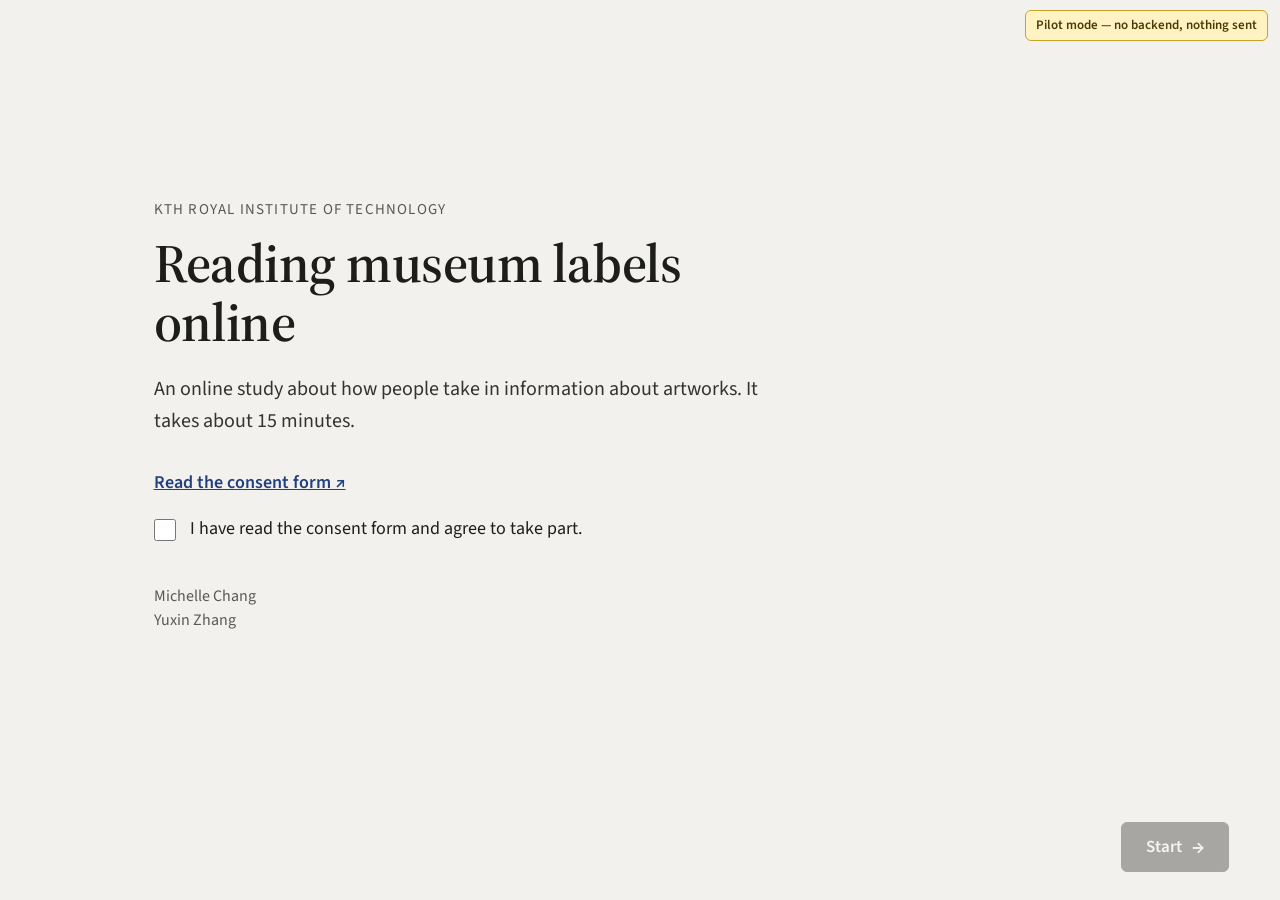
==== index.html @ 9890ed6e "Initial commit" ====
<!doctype html>
<html lang="en">
<head>
<meta charset="utf-8">
<meta name="viewport" content="width=device-width, initial-scale=1">
<meta name="robots" content="noindex, nofollow">
<title>Online museum study</title>
<link rel="preconnect" href="https://fonts.googleapis.com">
<link rel="preconnect" href="https://fonts.gstatic.com" crossorigin>
<link rel="stylesheet" href="https://fonts.googleapis.com/css2?family=Source+Sans+3:wght@400;600&family=Source+Serif+4:opsz,wght@8..60,400;8..60,600&display=swap">
<link rel="stylesheet" href="css/study.css">
</head>
<body>
<main id="app"><p class="loading">Loading…</p></main>

<dialog id="learn-more" aria-labelledby="lm-title">
  <div class="lm-inner">
    <h2 id="lm-title"></h2>
    <div id="lm-body"></div>
    <form method="dialog"><button class="btn" id="lm-close">Close</button></form>
  </div>
</dialog>

<script src="config.js"></script>
<script src="content/content.js"></script>
<script src="js/study.js"></script>
</body>
</html>
---- css/study.css ----
:root {
  color-scheme: light;
  --wall: #f2f1ee;
  --paper: #ffffff;
  --ink: #1d1d1b;
  --muted: #595854;
  --line: #d4d2cc;
  --accent: #22407f;
  --accent-soft: #e5eaf4;
  --focus: #b8501a;
  --serif: "Source Serif 4", Georgia, "Times New Roman", serif;
  --sans: "Source Sans 3", "Segoe UI", system-ui, -apple-system, sans-serif;
}

* { box-sizing: border-box; }
html, body { margin: 0; min-height: 100%; }
body {
  background: var(--wall);
  color: var(--ink);
  font: 18px/1.6 var(--sans);
  -webkit-font-smoothing: antialiased;
}
:focus-visible { outline: 3px solid var(--focus); outline-offset: 3px; }
[tabindex="-1"]:focus, [tabindex="-1"]:focus-visible { outline: none; }
a { color: var(--accent); }
a:hover { color: #142a57; }
.loading { padding: 48px; color: var(--muted); }

/* ---------- Screens ---------- */
.screen {
  min-height: 100vh;
  display: flex;
  flex-direction: column;
  padding: 32px clamp(20px, 4vw, 56px) 28px;
}
.screen-body { flex: 1; display: flex; align-items: center; }
.screen-foot {
  display: flex;
  justify-content: flex-end;
  align-items: center;
  gap: 20px;
  padding-top: 24px;
}
.hint { color: var(--muted); font-size: 16px; }

/* ---------- Buttons ---------- */
.btn {
  font: 600 17px/1 var(--sans);
  min-height: 48px;
  padding: 14px 24px;
  border-radius: 6px;
  border: 1.5px solid var(--ink);
  background: transparent;
  color: var(--ink);
  cursor: pointer;
  display: inline-flex;
  align-items: center;
  gap: 10px;
  text-decoration: none;
}
.btn:hover { background: rgba(0,0,0,.05); }
.btn.primary { background: var(--ink); color: #fff; }
.btn.primary:hover { background: #3a3a37; }
.btn:disabled { opacity: .35; cursor: not-allowed; }
.btn .arrow-glyph { font-size: 20px; line-height: 1; }
.linkbtn {
  font: inherit;
  color: var(--accent);
  background: none;
  border: 0;
  padding: 10px 0;
  text-decoration: underline;
  text-underline-offset: 3px;
  cursor: pointer;
  min-height: 44px;
}
.linkbtn:hover { color: #142a57; }

/* ---------- Start ---------- */
.start-inner, .instr-inner, .end-inner {
  max-width: 640px;
  margin-left: clamp(0px, 8vw, 140px);
}
.eyebrow {
  margin: 0 0 12px;
  font-size: 15px;
  letter-spacing: .08em;
  text-transform: uppercase;
  color: var(--muted);
}
h1 {
  font: 600 clamp(36px, 4.4vw, 54px)/1.1 var(--serif);
  margin: 0 0 20px;
  letter-spacing: -.01em;
}
.lede { font-size: 20px; margin: 0 0 32px; color: #33332f; }
.consent-link { font-weight: 600; }
.check {
  display: flex;
  gap: 14px;
  align-items: flex-start;
  margin: 18px 0 0;
  cursor: pointer;
}
.check input { width: 22px; height: 22px; margin: 4px 0 0; accent-color: var(--accent); flex: none; }
.byline { margin: 40px 0 0; color: var(--muted); font-size: 16px; line-height: 1.5; }
.notice {
  margin-top: 28px;
  padding: 14px 18px;
  border: 1.5px solid #b8501a;
  border-radius: 6px;
  background: #fbefe7;
  font-size: 16px;
}
.error-box { max-width: 560px; margin: 0 auto; }

/* ---------- Instructions ---------- */
h2.screen-title { font: 600 32px/1.2 var(--serif); margin: 0 0 20px; }
.instr-inner p { margin: 0 0 14px; }
.instr-inner .btn { margin-top: 20px; }

/* ---------- Artwork page ---------- */
.pos {
  display: flex;
  align-items: baseline;
  gap: 8px;
  color: var(--muted);
  font-size: 15px;
}
.pos-badge {
  width: 34px; height: 34px;
  border-radius: 50%;
  border: 1.5px solid var(--ink);
  color: var(--ink);
  display: inline-grid;
  place-items: center;
  font: 600 16px/1 var(--sans);
}
.art-layout {
  flex: 1;
  display: grid;
  grid-template-columns: minmax(0, 1.3fr) minmax(320px, 440px);
  gap: clamp(32px, 4vw, 64px);
  align-items: center;
  padding-top: 12px;
}
.art-figure {
  margin: 0;
  display: flex;
  justify-content: center;
  align-items: center;
  min-width: 0;
}
.art-frame {
  position: relative;
  line-height: 0;
  overflow: hidden;
  box-shadow: 0 1px 2px rgba(0,0,0,.08), 0 14px 36px rgba(0,0,0,.14);
  background: #ddd;
}
.art-frame img {
  display: block;
  width: 100%;
  height: 100%;
  user-select: none;
  -webkit-user-drag: none;
}

/* Version C: highlight + dim */
.spot {
  position: absolute;
  pointer-events: none;
  border-radius: 4px;
  box-shadow: 0 0 0 4000px rgba(14, 14, 12, .64);
  outline: 2px solid rgba(255,255,255,.95);
  opacity: 0;
  transition: left .35s ease, top .35s ease, width .35s ease, height .35s ease, opacity .25s ease;
  z-index: 1;
}
.spot.on { opacity: 1; }
.backdrop-btn {
  position: absolute; inset: 0;
  background: transparent; border: 0; padding: 0;
  cursor: default; z-index: 0;
}
.region {
  position: absolute;
  background: transparent;
  border: 0;
  padding: 0;
  border-radius: 4px;
  cursor: pointer;
  z-index: 2;
}
.region:hover { outline: 2px dashed rgba(255,255,255,.95); outline-offset: -2px; }
.region.active:hover { outline: none; }
.region .badge {
  position: absolute;
  transform: translate(-50%, -50%);
  width: 38px; height: 38px;
  border-radius: 50%;
  display: grid; place-items: center;
  background: #fff;
  color: var(--ink);
  font: 600 17px/1 var(--sans);
  box-shadow: 0 0 0 3px var(--accent), 0 3px 10px rgba(0,0,0,.4);
  transition: background .2s, color .2s;
}
.region.seen .badge { background: var(--accent); color: #fff; box-shadow: 0 0 0 3px #fff, 0 3px 10px rgba(0,0,0,.4); }
.region.active .badge { background: #fff; color: var(--accent); box-shadow: 0 0 0 4px var(--accent), 0 0 0 7px #fff, 0 3px 10px rgba(0,0,0,.4); }
.frame-idle .region:not(.seen) .badge { animation: pulse 2.2s ease-in-out infinite; }
@keyframes pulse {
  0%, 100% { box-shadow: 0 0 0 3px var(--accent), 0 0 0 3px rgba(255,255,255,.0), 0 3px 10px rgba(0,0,0,.4); }
  50% { box-shadow: 0 0 0 3px var(--accent), 0 0 0 11px rgba(255,255,255,.55), 0 3px 10px rgba(0,0,0,.4); }
}
@media (prefers-reduced-motion: reduce) {
  .spot { transition: none; }
  .frame-idle .region:not(.seen) .badge { animation: none; }
}

/* Label column */
.label-col { min-width: 0; }
.tombstone { margin: 0 0 22px; padding-bottom: 18px; border-bottom: 1px solid var(--line); }
.tombstone h2 { font: 600 27px/1.2 var(--serif); margin: 0 0 6px; }
.tombstone p { margin: 0; color: var(--muted); font-size: 16px; line-height: 1.45; }
.label-body p { margin: 0 0 1em; }
.segment { margin: 0 0 18px; }
.segment h3 { font: 600 18px/1.3 var(--sans); margin: 0 0 4px; }
.segment p { margin: 0; }
.learn-more-row { margin-top: 6px; }

/* Version C text area with arrows */
.reveal {
  display: grid;
  grid-template-columns: 48px minmax(0, 1fr) 48px;
  gap: 14px;
  align-items: center;
}
.arrowbtn {
  width: 48px; height: 48px;
  border-radius: 50%;
  border: 1.5px solid var(--ink);
  background: var(--paper);
  color: var(--ink);
  cursor: pointer;
  display: grid; place-items: center;
}
.arrowbtn:hover { background: var(--accent-soft); }
.arrowbtn svg { width: 20px; height: 20px; }
.reveal-text { min-height: 11em; display: flex; flex-direction: column; justify-content: center; }
.reveal-text .part-no { font-size: 14px; letter-spacing: .06em; text-transform: uppercase; color: var(--muted); margin: 0 0 4px; }
.reveal-text h3 { font: 600 20px/1.3 var(--sans); margin: 0 0 6px; }
.reveal-text p { margin: 0; }
.reveal-text.prompt h3 { font-family: var(--serif); }
.reveal-meta {
  display: flex;
  justify-content: space-between;
  align-items: center;
  gap: 12px;
  margin-top: 14px;
  min-height: 44px;
}
.dots { display: flex; gap: 8px; align-items: center; }
.dot {
  width: 11px; height: 11px; border-radius: 50%;
  border: 1.5px solid var(--accent);
  background: transparent;
}
.dot.seen { background: var(--accent); }
.dot.active { outline: 2px solid var(--accent); outline-offset: 2px; }

/* ---------- Recall ---------- */
.recall-inner {
  max-width: 760px;
  width: 100%;
  margin: 0 auto;
  display: grid;
  grid-template-columns: 150px minmax(0, 1fr);
  gap: 36px;
  align-items: start;
}
.recall-thumb { width: 150px; height: auto; display: block; box-shadow: 0 6px 18px rgba(0,0,0,.14); }
.recall-intro { color: var(--muted); margin: 0 0 18px; font-size: 16px; }
.recall-q { display: block; font: 600 21px/1.4 var(--serif); margin: 0 0 14px; }
textarea {
  width: 100%;
  min-height: 190px;
  font: 18px/1.55 var(--sans);
  color: var(--ink);
  padding: 14px 16px;
  border: 1.5px solid #8d8b85;
  border-radius: 6px;
  background: var(--paper);
  resize: vertical;
}
textarea:focus-visible { outline-offset: 1px; }

/* ---------- End ---------- */
.end-inner .btn { margin: 8px 0 32px; }
.code-box {
  display: inline-block;
  font: 600 22px/1 ui-monospace, "SFMono-Regular", Menlo, monospace;
  letter-spacing: .12em;
  background: var(--paper);
  border: 1px solid var(--line);
  padding: 12px 16px;
  border-radius: 6px;
  margin: 6px 0 6px;
}
.small { font-size: 15px; color: var(--muted); margin: 0; }
.end-section { margin: 0 0 26px; }
.end-section h3 { font: 600 16px/1.3 var(--sans); text-transform: uppercase; letter-spacing: .06em; color: var(--muted); margin: 0 0 6px; }

/* ---------- Learn more dialog ---------- */
dialog#learn-more {
  border: 0;
  border-radius: 8px;
  padding: 0;
  width: min(560px, calc(100vw - 32px));
  box-shadow: 0 24px 64px rgba(0,0,0,.3);
  color: var(--ink);
}
dialog#learn-more::backdrop { background: rgba(20,20,18,.45); }
.lm-inner { padding: 32px 36px 28px; }
.lm-inner h2 { font: 600 26px/1.2 var(--serif); margin: 0 0 14px; }
.lm-inner p { margin: 0 0 14px; }
.lm-inner form { display: flex; justify-content: flex-end; margin-top: 12px; }

/* ---------- Preview / pilot banner ---------- */
.mode-banner {
  position: fixed;
  top: 10px; right: 12px;
  z-index: 50;
  font: 600 13px/1.3 var(--sans);
  background: #fff3c4;
  border: 1px solid #c9a227;
  color: #4a3b00;
  padding: 6px 10px;
  border-radius: 6px;
  max-width: 360px;
}

/* ---------- Narrow windows (study is desktop-only, but don't break) ---------- */
@media (max-width: 860px) {
  .art-layout { grid-template-columns: 1fr; }
  .recall-inner { grid-template-columns: 1fr; }
  .start-inner, .instr-inner, .end-inner { margin-left: 0; }
}
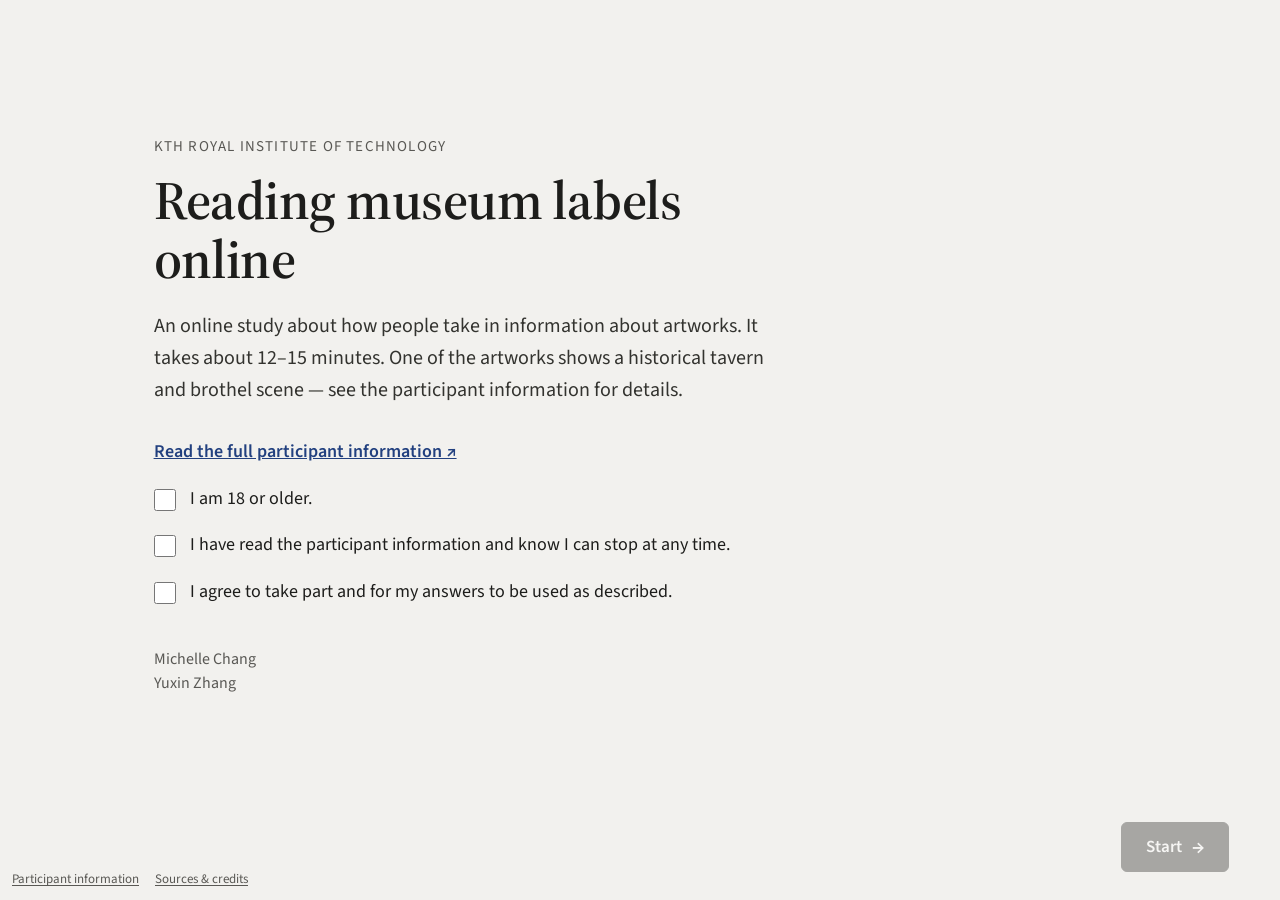
==== commit f75e001e: "finished i think" ====
--- a/index.html
+++ b/index.html
@@ -13,6 +13,11 @@
 <body>
 <main id="app"><p class="loading">Loading…</p></main>
 
+<footer class="site-footer">
+  <a href="participant-info/" target="_blank" rel="noopener">Participant information</a>
+  <a href="sources/" target="_blank" rel="noopener">Sources &amp; credits</a>
+</footer>
+
 <dialog id="learn-more" aria-labelledby="lm-title">
   <div class="lm-inner">
     <h2 id="lm-title"></h2>
--- a/css/study.css
+++ b/css/study.css
@@ -95,6 +95,7 @@
 }
 .lede { font-size: 20px; margin: 0 0 32px; color: #33332f; }
 .consent-link { font-weight: 600; }
+.consent-checks { margin-top: 10px; }
 .check {
   display: flex;
   gap: 14px;
@@ -204,10 +205,11 @@
   color: var(--ink);
   font: 600 17px/1 var(--sans);
   box-shadow: 0 0 0 3px var(--accent), 0 3px 10px rgba(0,0,0,.4);
-  transition: background .2s, color .2s;
+  transition: background .2s, color .2s, opacity .2s;
 }
 .region.seen .badge { background: var(--accent); color: #fff; box-shadow: 0 0 0 3px #fff, 0 3px 10px rgba(0,0,0,.4); }
-.region.active .badge { background: #fff; color: var(--accent); box-shadow: 0 0 0 4px var(--accent), 0 0 0 7px #fff, 0 3px 10px rgba(0,0,0,.4); }
+/* Hide the open region's own number — it sits inside the highlighted spot and covers the artwork there. */
+.region.active .badge { opacity: 0; pointer-events: none; }
 .frame-idle .region:not(.seen) .badge { animation: pulse 2.2s ease-in-out infinite; }
 @keyframes pulse {
   0%, 100% { box-shadow: 0 0 0 3px var(--accent), 0 0 0 3px rgba(255,255,255,.0), 0 3px 10px rgba(0,0,0,.4); }
@@ -269,19 +271,113 @@
 .dot.seen { background: var(--accent); }
 .dot.active { outline: 2px solid var(--accent); outline-offset: 2px; }
 
-/* ---------- Recall ---------- */
-.recall-inner {
-  max-width: 760px;
+/* ---------- Background / quiz / ending questions ---------- */
+.quiz-inner { max-width: 720px; width: 100%; margin: 0 auto; padding: 8px 0 24px; }
+.qgroup {
+  border: 0;
+  padding: 0;
+  margin: 0 0 30px;
+}
+.qgroup legend {
+  font: 600 20px/1.4 var(--serif);
+  padding: 0 0 12px;
+  color: var(--ink);
+}
+.radio-opt {
+  display: flex;
+  align-items: flex-start;
+  gap: 12px;
+  padding: 9px 0;
+  cursor: pointer;
+  font-size: 17px;
+}
+.radio-opt input { width: 20px; height: 20px; margin: 2px 0 0; accent-color: var(--accent); flex: none; }
+.field-label { display: block; margin: 4px 0 8px; color: var(--muted); font-size: 15px; }
+
+/* Animated reveal (e.g. the 2nd background question) */
+.collapsible {
+  overflow: hidden;
+  max-height: 0;
+  opacity: 0;
+  transform: translateY(-6px);
+  transition: max-height .4s ease, opacity .3s ease, transform .3s ease;
+}
+.collapsible.open { max-height: 340px; opacity: 1; transform: translateY(0); }
+@media (prefers-reduced-motion: reduce) {
+  .collapsible { transition: none; }
+}
+textarea.small-area { min-height: 90px; }
+
+/* 1–7 numbered scale (e.g. ease of understanding) */
+.scale7 { display: flex; gap: 10px; flex-wrap: wrap; }
+.scale-opt {
+  display: grid;
+  place-items: center;
+  width: 46px; height: 46px;
+  border: 1.5px solid var(--ink);
+  border-radius: 50%;
+  cursor: pointer;
+  font: 600 17px/1 var(--sans);
+}
+.scale-opt input { position: absolute; opacity: 0; width: 1px; height: 1px; }
+.scale-opt:has(input:checked) { background: var(--ink); color: #fff; }
+.scale-opt:hover { background: var(--accent-soft); }
+.scale-labels {
+  display: flex;
+  justify-content: space-between;
+  gap: 16px;
+  margin-top: 8px;
+  color: var(--muted);
+  font-size: 14px;
+  max-width: 420px;
+}
+
+/* 7-point verbal scale (e.g. agree/disagree) */
+.likert { display: flex; flex-direction: column; }
+
+/* Thumbnail picker (ending question: which text helped the most) */
+.thumb-grid { display: flex; gap: 20px; flex-wrap: wrap; margin: 4px 0 18px; }
+.thumb-opt {
+  display: flex;
+  flex-direction: column;
+  align-items: center;
+  gap: 8px;
+  width: 140px;
+  padding: 10px;
+  border: 1.5px solid var(--line);
+  border-radius: 8px;
+  cursor: pointer;
+  text-align: center;
+  font-size: 14px;
+}
+.thumb-opt img { width: 100%; height: 100px; object-fit: contain; }
+.thumb-opt input { accent-color: var(--accent); }
+.thumb-opt:has(input:checked) { border-color: var(--accent); background: var(--accent-soft); }
+
+/* Per-artwork "seen before" cards — same grid, each with its own mini radio group */
+.thumb-card {
+  display: flex;
+  flex-direction: column;
+  align-items: center;
+  gap: 8px;
+  width: 160px;
+  padding: 10px;
+  border: 1.5px solid var(--line);
+  border-radius: 8px;
+  text-align: center;
+  font-size: 14px;
+}
+.thumb-card img { width: 100%; height: 100px; object-fit: contain; }
+.thumb-title { font-size: 14px; }
+.mini-radios {
   width: 100%;
-  margin: 0 auto;
-  display: grid;
-  grid-template-columns: 150px minmax(0, 1fr);
-  gap: 36px;
-  align-items: start;
-}
-.recall-thumb { width: 150px; height: auto; display: block; box-shadow: 0 6px 18px rgba(0,0,0,.14); }
-.recall-intro { color: var(--muted); margin: 0 0 18px; font-size: 16px; }
-.recall-q { display: block; font: 600 21px/1.4 var(--serif); margin: 0 0 14px; }
+  margin-top: 4px;
+  padding-top: 8px;
+  border-top: 1px solid var(--line);
+}
+.mini-radios .radio-opt { padding: 4px 0; gap: 8px; font-size: 14px; justify-content: center; }
+.mini-radios .radio-opt input { width: 16px; height: 16px; }
+
 textarea {
   width: 100%;
   min-height: 190px;
@@ -343,6 +439,58 @@
 /* ---------- Narrow windows (study is desktop-only, but don't break) ---------- */
 @media (max-width: 860px) {
   .art-layout { grid-template-columns: 1fr; }
-  .recall-inner { grid-template-columns: 1fr; }
   .start-inner, .instr-inner, .end-inner { margin-left: 0; }
 }
+
+/* ---------- Site footer ---------- */
+/* On the study app (index.html): fixed in a corner, out of the way of the
+   mode banner (top-right) and the Next/Start button (bottom-right). */
+.site-footer {
+  position: fixed;
+  left: 12px; bottom: 10px;
+  z-index: 40;
+  display: flex;
+  gap: 16px;
+  font-size: 13px;
+}
+.site-footer a { color: var(--muted); text-decoration: underline; text-underline-offset: 2px; }
+.site-footer a:hover { color: var(--ink); }
+/* On participant-info/ and sources/: a normal footer at the end of the page. */
+.site-footer.static {
+  position: static;
+  margin: 48px auto 0;
+  max-width: 760px;
+  padding: 20px clamp(20px, 4vw, 56px) 40px;
+  border-top: 1px solid var(--line);
+}
+
+/* ---------- Content pages (participant information, sources) ---------- */
+body.content-body { background: var(--wall); }
+.content-page {
+  max-width: 760px;
+  margin: 0 auto;
+  padding: 48px clamp(20px, 4vw, 56px) 0;
+}
+#doc h1 { font: 600 clamp(30px, 3.6vw, 42px)/1.15 var(--serif); margin: 0 0 24px; }
+#doc h2 { font: 600 24px/1.3 var(--serif); margin: 36px 0 14px; }
+#doc h3 { font: 600 19px/1.3 var(--sans); margin: 24px 0 8px; }
+#doc p { margin: 0 0 16px; }
+#doc ul, #doc ol { margin: 0 0 16px; padding-left: 1.4em; }
+#doc li { margin: 0 0 6px; }
+#doc li input[type="checkbox"] { margin-right: 8px; accent-color: var(--accent); }
+#doc table {
+  width: 100%;
+  border-collapse: collapse;
+  margin: 0 0 24px;
+  font-size: 15px;
+}
+#doc th, #doc td {
+  border: 1px solid var(--line);
+  padding: 8px 12px;
+  text-align: left;
+  vertical-align: top;
+}
+#doc th { background: var(--paper); font-weight: 600; }
+#doc strong { font-weight: 600; }
+#doc a { word-break: break-word; }
+#doc hr { border: 0; border-top: 1px solid var(--line); margin: 32px 0; }
